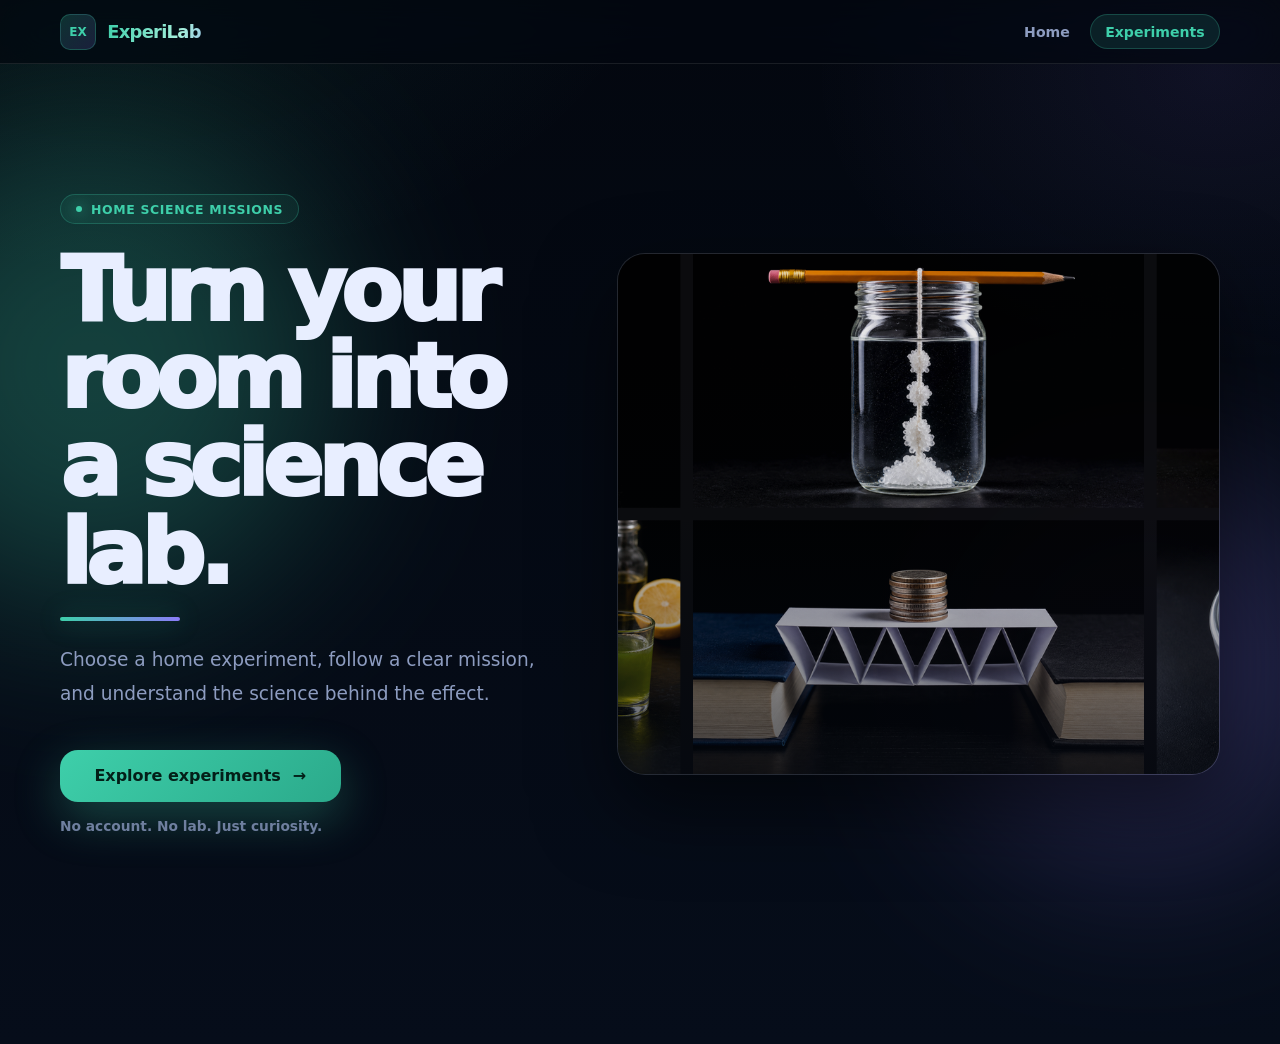
==== index.html @ 2d83e314 "the ALL physics chemistry part is good, the images are not good and the experiments are not good" ====
<!DOCTYPE html>
<html lang="en">
<head>
  <meta charset="UTF-8">
  <meta name="viewport" content="width=device-width, initial-scale=1.0">
  <title>ExperiLab Prototype</title>
  <link rel="stylesheet" href="styles.css?v=20260512b">
</head>
<body>
  <header class="topbar" aria-label="Site navigation">
    <a class="brand" href="#">
      <span class="brand__icon" aria-hidden="true">EX</span>
      <span class="brand__name">ExperiLab</span>
    </a>
    <nav class="topbar__right" aria-label="Main navigation">
      <a class="nav-link" href="#">Home</a>
      <a class="nav-link nav-link--cta" href="#experiments">Experiments</a>
    </nav>
  </header>

  <main class="app-shell">
    <section class="home-page" id="homePage" aria-label="Home page">
      <span class="orb orb--one" aria-hidden="true"></span>
      <span class="orb orb--two" aria-hidden="true"></span>
      <div class="home-copy">
        <p class="eyebrow"><span class="eyebrow-dot"></span> Home science missions</p>
        <h1>Turn your room into a science lab.</h1>
        <p class="hero-copy">Choose a home experiment, follow a clear mission, and understand the science behind the effect.</p>
        <div class="hero-actions">
          <button class="primary-button" id="startButton" type="button">Explore experiments <span aria-hidden="true">→</span></button>
          <span class="hero-hint">No account. No lab. Just curiosity.</span>
        </div>
      </div>
      <div class="home-photo" aria-hidden="true">
        <img src="assets/experiment-sheet.png" alt="">
      </div>
    </section>

    <section class="experiments-page hidden" id="experimentsPage" aria-label="Experiment library">
      <header class="hero-panel compact-panel">
      <div class="brand-block">
        <p class="eyebrow"><span class="eyebrow-dot"></span> Experiment library</p>
        <h1>Choose a mission.</h1>
      </div>

      <div class="quick-start">
        <label for="searchInput">Search experiments</label>
        <input id="searchInput" type="search" placeholder="magnet, crystal, pressure...">
      </div>

      <section class="filter-group category-row" aria-labelledby="categoryLabel">
        <h2 id="categoryLabel">Science area</h2>
        <div class="segmented segmented--primary" id="categoryFilters"></div>
      </section>

      <section class="filter-group topic-row" id="topicFilterGroup" aria-labelledby="topicLabel">
        <h2 id="topicLabel">Physics topic</h2>
        <div class="segmented" id="topicFilters"></div>
      </section>
      </header>

      <section class="library-panel" aria-label="Experiment list">
      <header class="library-header">
        <div>
          <h2 id="resultCount">0 investigations ready</h2>
        </div>
        <button class="reset-button" id="resetFilters" type="button">Show all</button>
      </header>

      <div class="experiment-grid" id="experimentGrid"></div>
      </section>
    </section>

    <section class="detail-page hidden" id="detailPage" aria-label="Selected experiment">
      <button class="back-button" id="backToExperiments" type="button">← Back to experiments</button>
      <article class="detail-panel" id="detailPanel">
      <div class="detail-empty">
        <p>Choose an experiment to see the steps.</p>
      </div>
      </article>
    </section>
  </main>

  <template id="experimentCardTemplate">
    <button class="experiment-card" type="button">
      <span class="risk-band"></span>
      <span class="preview-art" aria-hidden="true"></span>
      <span class="card-meta"></span>
      <strong class="card-title"></strong>
      <span class="card-result"></span>
      <span class="card-stats"></span>
    </button>
  </template>

  <script src="app.js?v=20260512b"></script>
</body>
</html>
---- styles.css ----
:root {
  --ink: #03070f;
  --ink-2: #060d1a;
  --ink-3: #0a1525;
  --text: #e8eeff;
  --muted: #8d9cc0;
  --dim: #6f7f9f;
  --line: rgba(255, 255, 255, 0.09);
  --line-2: rgba(255, 255, 255, 0.16);
  --glass: rgba(255, 255, 255, 0.045);
  --glass-2: rgba(255, 255, 255, 0.075);
  --teal: #3ecfaa;
  --teal-d: #2baa8b;
  --violet: #8b7cf8;
  --amber: #f5a623;
  --danger: #ff8b7b;
  --shadow: 0 32px 80px rgba(0, 0, 0, 0.55);
  --radius: 18px;
  --radius-sm: 12px;
  --max: 1160px;
}

* {
  box-sizing: border-box;
}

html {
  scroll-behavior: smooth;
}

body {
  margin: 0;
  min-height: 100vh;
  overflow-x: hidden;
  color: var(--text);
  background:
    radial-gradient(ellipse 900px 600px at 10% -8%, rgba(62, 207, 170, 0.08), transparent 60%),
    radial-gradient(ellipse 720px 520px at 95% 7%, rgba(139, 124, 248, 0.09), transparent 56%),
    linear-gradient(180deg, var(--ink), var(--ink-2));
  font-family: Rubik, Inter, ui-sans-serif, system-ui, -apple-system, BlinkMacSystemFont, "Segoe UI", sans-serif;
  -webkit-font-smoothing: antialiased;
}

button,
input {
  font: inherit;
}

button {
  cursor: pointer;
}

img {
  display: block;
  max-width: 100%;
}

a {
  color: inherit;
  text-decoration: none;
}

:focus-visible {
  outline: 2px solid var(--teal);
  outline-offset: 3px;
}

.hidden {
  display: none !important;
}

.topbar {
  position: fixed;
  inset: 0 0 auto;
  z-index: 20;
  height: 64px;
  display: flex;
  align-items: center;
  justify-content: space-between;
  gap: 1rem;
  padding-inline: max(1.2rem, calc((100vw - var(--max)) / 2));
  border-bottom: 1px solid var(--line);
  background: rgba(3, 7, 15, 0.72);
  backdrop-filter: saturate(180%) blur(22px);
}

.brand,
.topbar__right {
  display: flex;
  align-items: center;
}

.brand {
  gap: 0.7rem;
}

.brand__icon {
  display: grid;
  place-items: center;
  width: 36px;
  height: 36px;
  border: 1px solid rgba(62, 207, 170, 0.25);
  border-radius: 10px;
  background: linear-gradient(135deg, rgba(62, 207, 170, 0.2), rgba(139, 124, 248, 0.18));
  color: var(--teal);
  font-size: 0.75rem;
  font-weight: 900;
}

.brand__name {
  font-size: 1.12rem;
  font-weight: 900;
  letter-spacing: -0.04em;
  background: linear-gradient(110deg, var(--teal), #a5f0dc, var(--violet), #a0c4ff);
  background-size: 240% auto;
  -webkit-background-clip: text;
  background-clip: text;
  color: transparent;
  animation: shimmer 8s linear infinite;
}

@keyframes shimmer {
  to {
    background-position: 240% center;
  }
}

.topbar__right {
  gap: 0.35rem;
}

.nav-link {
  padding: 0.55rem 0.9rem;
  border-radius: 999px;
  color: var(--muted);
  font-size: 0.88rem;
  font-weight: 650;
}

.nav-link:hover {
  color: var(--text);
  background: var(--glass-2);
}

.nav-link--cta {
  border: 1px solid rgba(62, 207, 170, 0.24);
  background: rgba(62, 207, 170, 0.12);
  color: var(--teal);
  font-weight: 800;
}

.app-shell {
  width: min(var(--max), calc(100% - 3rem));
  margin: 0 auto;
  padding: 64px 0 5rem;
}

.home-page {
  position: relative;
  display: grid;
  grid-template-columns: minmax(320px, 0.9fr) minmax(320px, 1.1fr);
  gap: clamp(2rem, 5vw, 4rem);
  align-items: center;
  min-height: 100dvh;
  padding-block: 4rem;
}

.orb {
  position: absolute;
  z-index: -1;
  border-radius: 50%;
  filter: blur(95px);
  opacity: 0.28;
  pointer-events: none;
}

.orb--one {
  width: 480px;
  height: 480px;
  inset-block-start: 7%;
  inset-inline-start: -18%;
  background: var(--teal);
}

.orb--two {
  width: 380px;
  height: 380px;
  inset-block-end: 12%;
  inset-inline-end: -10%;
  background: var(--violet);
}

.eyebrow {
  display: inline-flex;
  align-items: center;
  gap: 0.55rem;
  margin: 0 0 1.4rem;
  border: 1px solid rgba(62, 207, 170, 0.25);
  border-radius: 999px;
  background: rgba(62, 207, 170, 0.08);
  color: var(--teal);
  padding: 0.42rem 0.95rem;
  font-size: 0.78rem;
  font-weight: 850;
  letter-spacing: 0.05em;
  text-transform: uppercase;
}

.eyebrow-dot {
  width: 6px;
  height: 6px;
  border-radius: 50%;
  background: var(--teal);
  box-shadow: 0 0 14px var(--teal);
}

.home-copy h1,
.brand-block h1 {
  margin: 0;
  font-weight: 950;
  letter-spacing: -0.06em;
  line-height: 0.98;
}

.home-copy h1 {
  max-width: 820px;
  font-size: clamp(3rem, 7vw, 5.7rem);
}

.brand-block h1 {
  font-size: clamp(2.1rem, 5vw, 3.8rem);
}

.home-copy h1::after,
.brand-block h1::after {
  content: "";
  display: block;
  width: 120px;
  height: 4px;
  margin-top: 1.2rem;
  border-radius: 999px;
  background: linear-gradient(90deg, var(--teal), var(--violet));
  box-shadow: 0 0 26px rgba(62, 207, 170, 0.35);
}

.hero-copy {
  max-width: 58ch;
  margin: 1.35rem 0 0;
  color: var(--muted);
  font-size: clamp(1rem, 2vw, 1.16rem);
  line-height: 1.85;
}

.hero-actions {
  display: flex;
  flex-wrap: wrap;
  align-items: center;
  gap: 1rem;
  margin-top: 2.4rem;
}

.primary-button,
.back-button,
.reset-button {
  border: 0;
  border-radius: var(--radius);
  font-weight: 900;
  transition: transform 0.2s, box-shadow 0.2s, background 0.2s;
}

.primary-button {
  display: inline-flex;
  align-items: center;
  gap: 0.75rem;
  padding: 1.05rem 2.15rem;
  background: linear-gradient(135deg, var(--teal), var(--teal-d));
  color: #031f18;
  box-shadow: 0 16px 48px rgba(62, 207, 170, 0.3);
}

.primary-button:hover,
.back-button:hover,
.reset-button:hover {
  transform: translateY(-3px);
}

.primary-button:hover {
  box-shadow: 0 0 0 6px rgba(62, 207, 170, 0.14), 0 22px 56px rgba(62, 207, 170, 0.34);
}

.hero-hint {
  color: var(--dim);
  font-size: 0.86rem;
  font-weight: 650;
}

.home-photo {
  position: relative;
  overflow: hidden;
  min-height: 520px;
  border: 1px solid var(--line);
  border-radius: 28px;
  background: var(--glass);
  box-shadow: var(--shadow);
}

.home-photo::after {
  content: "";
  position: absolute;
  inset: 0;
  background: linear-gradient(180deg, transparent 48%, rgba(3, 7, 15, 0.65));
  pointer-events: none;
}

.home-photo img {
  width: 100%;
  height: 100%;
  min-height: 520px;
  object-fit: cover;
  opacity: 0.9;
}

.experiments-page,
.detail-page {
  padding-top: 2.4rem;
}

.hero-panel,
.library-panel,
.detail-panel {
  border: 1px solid var(--line);
  border-radius: var(--radius);
  background: var(--glass);
  box-shadow: 0 22px 70px rgba(0, 0, 0, 0.34);
}

.hero-panel {
  display: grid;
  grid-template-columns: minmax(280px, 1fr) minmax(280px, 420px);
  gap: 1.2rem;
  align-items: end;
  padding: clamp(1.2rem, 4vw, 2rem);
  margin-bottom: 1rem;
}

.category-row,
.topic-row {
  grid-column: 1 / -1;
}

.quick-start,
.category-row,
.topic-row {
  display: grid;
  gap: 0.7rem;
}

label,
.filter-group h2 {
  margin: 0;
  color: var(--muted);
  font-size: 0.78rem;
  font-weight: 850;
  letter-spacing: 0.04em;
  text-transform: uppercase;
}

input[type="search"] {
  width: 100%;
  height: 52px;
  border: 1px solid var(--line);
  border-radius: var(--radius-sm);
  background: rgba(255, 255, 255, 0.045);
  color: var(--text);
  padding: 0 1rem;
  outline: none;
  transition: border-color 0.2s, background 0.2s;
}

input[type="search"]::placeholder {
  color: var(--dim);
}

input[type="search"]:focus {
  border-color: rgba(62, 207, 170, 0.5);
  background: var(--glass-2);
}

.segmented {
  display: flex;
  flex-wrap: wrap;
  gap: 0.55rem;
}

.segmented--primary .filter-button {
  min-height: 46px;
  padding-inline: 1.25rem;
  font-size: 0.95rem;
}

.filter-button {
  min-height: 40px;
  border: 1px solid var(--line);
  border-radius: 999px;
  background: transparent;
  color: var(--muted);
  padding: 0 1rem;
  font-weight: 750;
  transition: color 0.2s, border-color 0.2s, background 0.2s, transform 0.2s;
}

.filter-button:hover {
  transform: translateY(-2px);
  border-color: var(--line-2);
  background: var(--glass-2);
  color: var(--text);
}

.filter-button.active {
  border-color: transparent;
  background: linear-gradient(135deg, var(--teal), var(--teal-d));
  color: #031f18;
  font-weight: 900;
}

.library-panel {
  padding: 1.2rem;
}

.library-header {
  display: flex;
  align-items: center;
  justify-content: space-between;
  gap: 1rem;
  margin-bottom: 1rem;
}

.library-header h2 {
  margin: 0;
  font-size: clamp(1.3rem, 3vw, 2rem);
  letter-spacing: -0.04em;
}

.reset-button,
.back-button {
  border: 1px solid var(--line-2);
  background: rgba(255, 255, 255, 0.055);
  color: var(--text);
  padding: 0.75rem 1rem;
}

.experiment-grid {
  display: grid;
  grid-template-columns: repeat(auto-fill, minmax(260px, 1fr));
  gap: 1rem;
}

.experiment-card {
  position: relative;
  display: flex;
  flex-direction: column;
  overflow: hidden;
  min-height: 350px;
  border: 1px solid var(--line);
  border-radius: var(--radius);
  background: var(--glass);
  color: var(--text);
  text-align: left;
  padding: 0;
  transition: transform 0.22s cubic-bezier(.22,1,.36,1), border-color 0.22s, box-shadow 0.22s, background 0.22s;
}

.experiment-card:hover,
.experiment-card.active {
  transform: translateY(-5px);
  border-color: var(--line-2);
  background: var(--glass-2);
  box-shadow: var(--shadow);
}

.risk-band {
  display: none;
}

.preview-art {
  display: block;
  width: 100%;
  height: 170px;
  border-bottom: 1px solid var(--line);
  background-position: center;
  background-size: cover;
  transition: transform 0.45s cubic-bezier(.22,1,.36,1);
}

.experiment-card:hover .preview-art {
  transform: scale(1.045);
}

.card-meta,
.card-title,
.card-result,
.card-stats {
  margin-inline: 1rem;
}

.card-meta {
  align-self: start;
  margin-top: 1rem;
  border: 1px solid rgba(62, 207, 170, 0.22);
  border-radius: 999px;
  background: rgba(62, 207, 170, 0.1);
  color: var(--teal);
  padding: 0.27rem 0.6rem;
  font-size: 0.72rem;
  font-weight: 900;
}

.card-title {
  margin-top: 0.55rem;
  font-size: 1.06rem;
  font-weight: 850;
  line-height: 1.28;
}

.card-result {
  margin-top: 0.4rem;
  color: var(--muted);
  line-height: 1.62;
  font-size: 0.9rem;
}

.card-stats {
  margin-top: auto;
  margin-bottom: 1rem;
  border-top: 1px solid var(--line);
  padding-top: 0.75rem;
  color: var(--dim);
  font-size: 0.82rem;
  font-weight: 850;
}

.empty-state,
.detail-empty {
  border: 1px dashed var(--line-2);
  border-radius: var(--radius);
  padding: 3rem 1rem;
  color: var(--muted);
  text-align: center;
}

.detail-page {
  max-width: 980px;
  margin-inline: auto;
}

.back-button {
  margin-bottom: 1rem;
}

.detail-panel {
  overflow: hidden;
}

.detail-hero {
  display: grid;
  grid-template-columns: 0.95fr 1.05fr;
  gap: 1.2rem;
  align-items: stretch;
  padding: 1rem;
}

.detail-visual {
  min-height: 360px;
  border: 1px solid var(--line);
  border-radius: var(--radius-sm);
  background-position: center;
  background-size: cover;
}

.detail-kicker {
  margin: 0 0 0.65rem;
  color: var(--teal);
  font-size: 0.78rem;
  font-weight: 900;
  letter-spacing: 0.04em;
  text-transform: uppercase;
}

.detail-hero h2 {
  margin: 0;
  font-size: clamp(2.2rem, 5vw, 4.2rem);
  line-height: 0.98;
  letter-spacing: -0.06em;
}

.detail-hero p {
  color: var(--muted);
  line-height: 1.72;
}

.detail-tags {
  display: flex;
  flex-wrap: wrap;
  gap: 0.55rem;
  margin-top: 1rem;
}

.tag {
  display: inline-flex;
  border: 1px solid var(--line);
  border-radius: 999px;
  background: rgba(255, 255, 255, 0.04);
  color: var(--muted);
  padding: 0.45rem 0.7rem;
  font-size: 0.78rem;
  font-weight: 800;
}

.hazard-checkpoint {
  margin: 0 1rem 1rem;
  border: 1px solid rgba(255, 139, 123, 0.25);
  border-radius: var(--radius-sm);
  background: rgba(255, 139, 123, 0.08);
  padding: 1rem;
}

.hazard-checkpoint strong {
  display: block;
  margin-bottom: 0.45rem;
  color: var(--danger);
  font-size: 0.82rem;
  font-weight: 900;
  text-transform: uppercase;
}

.hazard-checkpoint p {
  margin: 0;
  color: #ffc4bb;
  font-weight: 750;
  line-height: 1.55;
}

.detail-body {
  display: grid;
  gap: 1rem;
  padding: 0 1rem 1rem;
}

.result-story {
  display: grid;
  grid-template-columns: repeat(3, 1fr);
  gap: 0.7rem;
}

.story-card,
.detail-section {
  border: 1px solid var(--line);
  border-radius: var(--radius-sm);
  background: rgba(255, 255, 255, 0.03);
  padding: 1rem;
}

.story-card h3,
.detail-section h3 {
  margin: 0 0 0.65rem;
  color: var(--teal);
  font-size: 0.78rem;
  font-weight: 900;
  text-transform: uppercase;
}

.story-card p,
.detail-section li,
.detail-section p {
  color: var(--text);
  line-height: 1.62;
}

.detail-section ul {
  margin: 0;
  padding-left: 1.2rem;
}

.detail-section ol {
  display: grid;
  gap: 0.7rem;
  margin: 0;
  padding: 0;
  list-style: none;
  counter-reset: steps;
}

.detail-section ol li {
  position: relative;
  min-height: 3rem;
  border: 1px solid var(--line);
  border-radius: var(--radius-sm);
  background: rgba(255, 255, 255, 0.035);
  padding: 0.85rem 0.9rem 0.85rem 3.1rem;
  counter-increment: steps;
}

.detail-section ol li::before {
  content: counter(steps);
  position: absolute;
  left: 0.8rem;
  top: 0.8rem;
  display: grid;
  place-items: center;
  width: 1.9rem;
  height: 1.9rem;
  border-radius: 50%;
  background: linear-gradient(135deg, var(--teal), var(--teal-d));
  color: #031f18;
  font-weight: 950;
}

.science-explain {
  border-left: 4px solid var(--teal);
  background: rgba(62, 207, 170, 0.08);
}

@media (max-width: 900px) {
  .app-shell {
    width: calc(100% - 2rem);
  }

  .home-page,
  .hero-panel,
  .detail-hero {
    grid-template-columns: 1fr;
  }

  .home-page {
    min-height: auto;
    padding-block: 4rem 2rem;
  }

  .home-photo,
  .home-photo img,
  .detail-visual {
    min-height: 300px;
  }

  .result-story {
    grid-template-columns: 1fr;
  }
}

@media (max-width: 560px) {
  .topbar {
    padding-inline: 1rem;
  }

  .nav-link:not(.nav-link--cta) {
    display: none;
  }

  .home-copy h1 {
    font-size: 3rem;
  }

  .home-photo,
  .home-photo img,
  .detail-visual {
    min-height: 230px;
  }
}
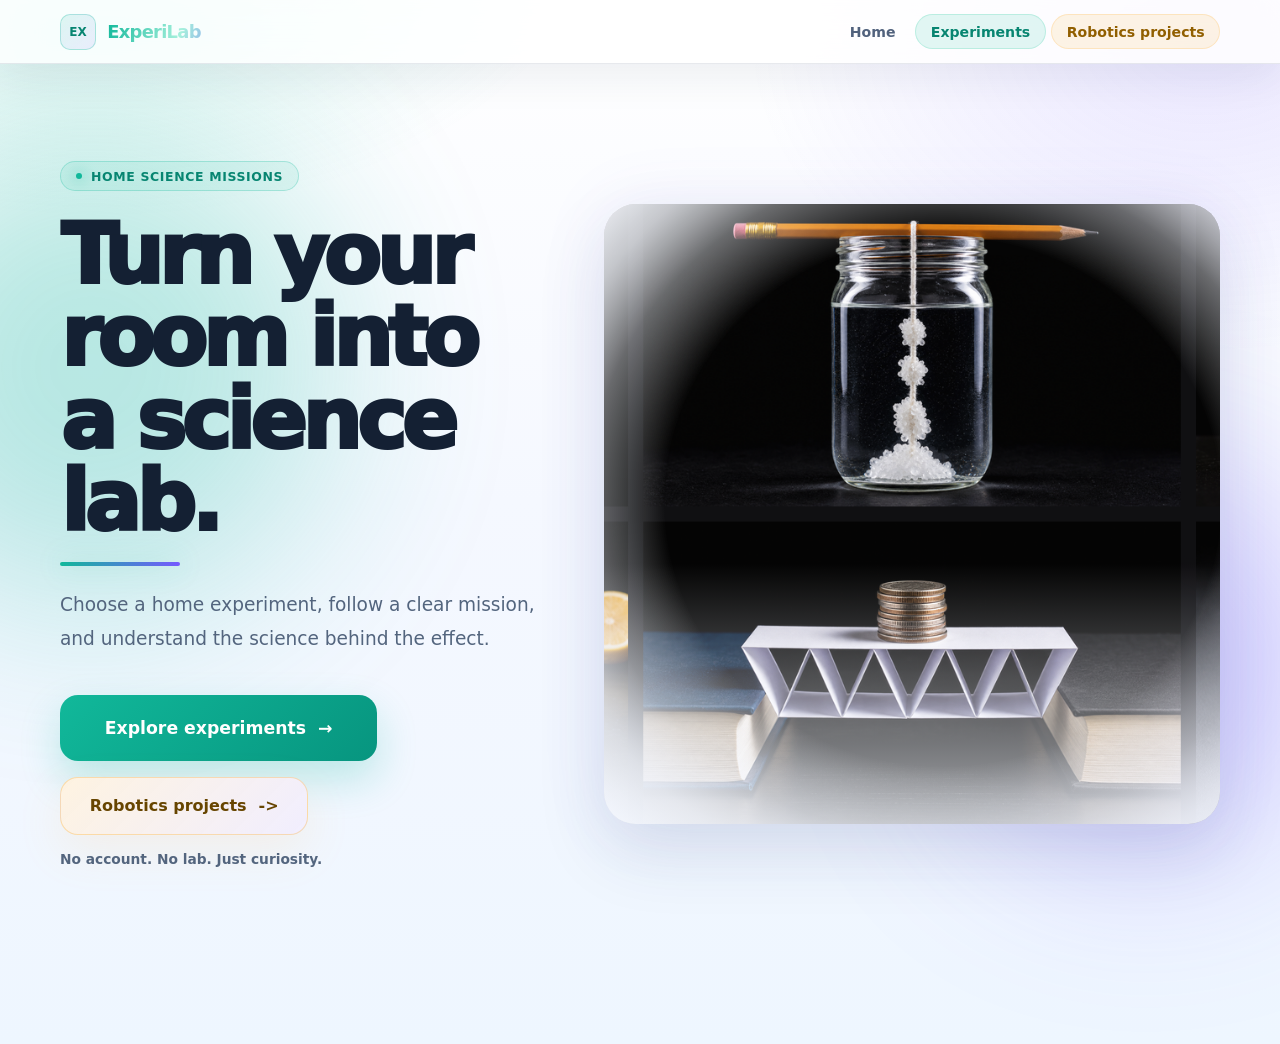
==== commit 76e7025f: "Switch site to a light color palette" ====
--- a/index.html
+++ b/index.html
@@ -15,6 +15,7 @@
     <nav class="topbar__right" aria-label="Main navigation">
       <a class="nav-link" href="#">Home</a>
       <a class="nav-link nav-link--cta" href="#experiments">Experiments</a>
+      <a class="nav-link nav-link--robotics" href="#robotics">Robotics projects</a>
     </nav>
   </header>
 
@@ -28,6 +29,7 @@
         <p class="hero-copy">Choose a home experiment, follow a clear mission, and understand the science behind the effect.</p>
         <div class="hero-actions">
           <button class="primary-button" id="startButton" type="button">Explore experiments <span aria-hidden="true">→</span></button>
+          <button class="robotics-home-button" id="roboticsButton" type="button">Robotics projects <span aria-hidden="true">-&gt;</span></button>
           <span class="hero-hint">No account. No lab. Just curiosity.</span>
         </div>
       </div>
@@ -48,9 +50,14 @@
         <input id="searchInput" type="search" placeholder="magnet, crystal, pressure...">
       </div>
 
+      <section class="filter-group department-row" aria-labelledby="departmentLabel">
+        <h2 id="departmentLabel">Department</h2>
+        <div class="segmented segmented--primary" id="departmentFilters"></div>
+      </section>
+
       <section class="filter-group category-row" aria-labelledby="categoryLabel">
         <h2 id="categoryLabel">Science area</h2>
-        <div class="segmented segmented--primary" id="categoryFilters"></div>
+        <div class="segmented" id="categoryFilters"></div>
       </section>
 
       <section class="filter-group topic-row" id="topicFilterGroup" aria-labelledby="topicLabel">
@@ -71,6 +78,23 @@
       </section>
     </section>
 
+    <section class="robotics-page hidden" id="roboticsPage" aria-label="Robotics projects">
+      <header class="robotics-hero">
+        <div>
+          <p class="robotics-kicker">Build lab</p>
+          <h1>Robotics projects</h1>
+          <p>Choose a machine, collect parts, and build it in stages. Every project shows what to buy and what you can salvage from broken toys or household parts.</p>
+        </div>
+        <div class="robotics-board" aria-hidden="true">
+          <span></span>
+          <span></span>
+          <span></span>
+        </div>
+      </header>
+
+      <div class="robotics-grid" id="roboticsGrid"></div>
+    </section>
+
     <section class="detail-page hidden" id="detailPage" aria-label="Selected experiment">
       <button class="back-button" id="backToExperiments" type="button">← Back to experiments</button>
       <article class="detail-panel" id="detailPanel">
@@ -80,6 +104,24 @@
       </article>
     </section>
   </main>
+
+  <section class="adult-gate hidden" id="adultGate" role="dialog" aria-modal="true" aria-labelledby="adultGateTitle">
+    <div class="adult-gate__panel" id="adultGatePanel">
+      <p class="adult-gate__kicker" id="adultGateKicker">Adults only</p>
+      <h2 id="adultGateTitle">Adults only experiment</h2>
+      <p class="adult-gate__experiment" id="adultGateExperiment"></p>
+      <p class="adult-gate__message" id="adultGateMessage"></p>
+      <div class="adult-gate__rules" id="adultGateRules"></div>
+      <label class="adult-gate__confirm">
+        <input id="adultGateConfirm" type="checkbox">
+        <span>I understand this experiment is for adults only and requires safety goggles, supervision, and a controlled area.</span>
+      </label>
+      <div class="adult-gate__actions">
+        <button class="adult-gate__secondary" id="adultGateBack" type="button">Go back</button>
+        <button class="adult-gate__primary" id="adultGateAgree" type="button" disabled>Open experiment</button>
+      </div>
+    </div>
+  </section>
 
   <template id="experimentCardTemplate">
     <button class="experiment-card" type="button">
@@ -92,6 +134,23 @@
     </button>
   </template>
 
+  <template id="roboticsCardTemplate">
+    <article class="robotics-card">
+      <div class="robotics-card__top">
+        <span class="robotics-card__type"></span>
+        <span class="robotics-card__time"></span>
+      </div>
+      <div class="robotics-card__media" aria-hidden="true"></div>
+      <div class="robotics-card__body">
+        <h2></h2>
+        <p class="robotics-card__hook"></p>
+        <div class="robotics-card__parts"></div>
+        <div class="robotics-card__stages"></div>
+      </div>
+      <button class="robotics-card__open" type="button">Open full build</button>
+    </article>
+  </template>
+
   <script src="app.js?v=20260512b"></script>
 </body>
 </html>
--- a/styles.css
+++ b/styles.css
@@ -2,11 +2,11 @@
   --ink: #03070f;
   --ink-2: #060d1a;
   --ink-3: #0a1525;
-  --text: #e8eeff;
-  --muted: #8d9cc0;
-  --dim: #6f7f9f;
-  --line: rgba(255, 255, 255, 0.09);
-  --line-2: rgba(255, 255, 255, 0.16);
+  --text: #f1f5ff;
+  --muted: #c8d3ee;
+  --dim: #afbddc;
+  --line: rgba(255, 255, 255, 0.11);
+  --line-2: rgba(255, 255, 255, 0.18);
   --glass: rgba(255, 255, 255, 0.045);
   --glass-2: rgba(255, 255, 255, 0.075);
   --teal: #3ecfaa;
@@ -67,6 +67,10 @@
 
 .hidden {
   display: none !important;
+}
+
+.modal-open {
+  overflow: hidden;
 }
 
 .topbar {
@@ -149,6 +153,13 @@
   font-weight: 800;
 }
 
+.nav-link--robotics {
+  border: 1px solid rgba(255, 184, 77, 0.26);
+  background: rgba(255, 184, 77, 0.08);
+  color: #ffd28a;
+  font-weight: 850;
+}
+
 .app-shell {
   width: min(var(--max), calc(100% - 3rem));
   margin: 0 auto;
@@ -158,8 +169,8 @@
 .home-page {
   position: relative;
   display: grid;
-  grid-template-columns: minmax(320px, 0.9fr) minmax(320px, 1.1fr);
-  gap: clamp(2rem, 5vw, 4rem);
+  grid-template-columns: minmax(320px, 0.92fr) minmax(420px, 1.18fr);
+  gap: clamp(2.8rem, 5vw, 5.2rem);
   align-items: center;
   min-height: 100dvh;
   padding-block: 4rem;
@@ -223,8 +234,8 @@
 }
 
 .home-copy h1 {
-  max-width: 820px;
-  font-size: clamp(3rem, 7vw, 5.7rem);
+  max-width: 760px;
+  font-size: clamp(3rem, 6.6vw, 5.25rem);
 }
 
 .brand-block h1 {
@@ -260,6 +271,7 @@
 }
 
 .primary-button,
+.robotics-home-button,
 .back-button,
 .reset-button {
   border: 0;
@@ -272,13 +284,16 @@
   display: inline-flex;
   align-items: center;
   gap: 0.75rem;
-  padding: 1.05rem 2.15rem;
+  min-height: 66px;
+  padding: 1.2rem 2.8rem;
   background: linear-gradient(135deg, var(--teal), var(--teal-d));
   color: #031f18;
+  font-size: 1.08rem;
   box-shadow: 0 16px 48px rgba(62, 207, 170, 0.3);
 }
 
 .primary-button:hover,
+.robotics-home-button:hover,
 .back-button:hover,
 .reset-button:hover {
   transform: translateY(-3px);
@@ -286,6 +301,26 @@
 
 .primary-button:hover {
   box-shadow: 0 0 0 6px rgba(62, 207, 170, 0.14), 0 22px 56px rgba(62, 207, 170, 0.34);
+}
+
+.robotics-home-button {
+  display: inline-flex;
+  align-items: center;
+  gap: 0.75rem;
+  min-height: 58px;
+  border: 1px solid rgba(255, 184, 77, 0.35);
+  padding: 1.05rem 1.8rem;
+  background:
+    linear-gradient(135deg, rgba(255, 184, 77, 0.18), rgba(120, 172, 255, 0.14)),
+    rgba(255, 255, 255, 0.035);
+  color: #ffe3b0;
+  font-size: 1rem;
+  box-shadow: 0 16px 46px rgba(255, 184, 77, 0.12);
+}
+
+.robotics-home-button:hover {
+  border-color: rgba(255, 184, 77, 0.6);
+  box-shadow: 0 0 0 6px rgba(255, 184, 77, 0.1), 0 22px 52px rgba(255, 184, 77, 0.18);
 }
 
 .hero-hint {
@@ -297,27 +332,31 @@
 .home-photo {
   position: relative;
   overflow: hidden;
-  min-height: 520px;
-  border: 1px solid var(--line);
-  border-radius: 28px;
-  background: var(--glass);
-  box-shadow: var(--shadow);
+  min-height: 620px;
+  border: 0;
+  border-radius: 32px;
+  background: transparent;
+  box-shadow: 0 0 80px rgba(139, 124, 248, 0.14);
 }
 
 .home-photo::after {
   content: "";
   position: absolute;
   inset: 0;
-  background: linear-gradient(180deg, transparent 48%, rgba(3, 7, 15, 0.65));
+  background:
+    radial-gradient(ellipse at 55% 48%, transparent 52%, rgba(3, 7, 15, 0.58) 82%),
+    linear-gradient(180deg, transparent 50%, rgba(3, 7, 15, 0.62));
   pointer-events: none;
 }
 
 .home-photo img {
   width: 100%;
   height: 100%;
-  min-height: 520px;
+  min-height: 620px;
   object-fit: cover;
-  opacity: 0.9;
+  opacity: 0.98;
+  -webkit-mask-image: radial-gradient(ellipse at 55% 48%, #000 58%, rgba(0, 0, 0, 0.85) 74%, transparent 100%);
+  mask-image: radial-gradient(ellipse at 55% 48%, #000 58%, rgba(0, 0, 0, 0.85) 74%, transparent 100%);
 }
 
 .experiments-page,
@@ -343,12 +382,14 @@
   margin-bottom: 1rem;
 }
 
+.department-row,
 .category-row,
 .topic-row {
   grid-column: 1 / -1;
 }
 
 .quick-start,
+.department-row,
 .category-row,
 .topic-row {
   display: grid;
@@ -452,7 +493,7 @@
 .experiment-grid {
   display: grid;
   grid-template-columns: repeat(auto-fill, minmax(260px, 1fr));
-  gap: 1rem;
+  gap: 1.35rem;
 }
 
 .experiment-card {
@@ -460,7 +501,7 @@
   display: flex;
   flex-direction: column;
   overflow: hidden;
-  min-height: 350px;
+  min-height: 400px;
   border: 1px solid var(--line);
   border-radius: var(--radius);
   background: var(--glass);
@@ -485,7 +526,7 @@
 .preview-art {
   display: block;
   width: 100%;
-  height: 170px;
+  height: 192px;
   border-bottom: 1px solid var(--line);
   background-position: center;
   background-size: cover;
@@ -500,12 +541,12 @@
 .card-title,
 .card-result,
 .card-stats {
-  margin-inline: 1rem;
+  margin-inline: 1.4rem;
 }
 
 .card-meta {
   align-self: start;
-  margin-top: 1rem;
+  margin-top: 1.3rem;
   border: 1px solid rgba(62, 207, 170, 0.22);
   border-radius: 999px;
   background: rgba(62, 207, 170, 0.1);
@@ -516,24 +557,24 @@
 }
 
 .card-title {
-  margin-top: 0.55rem;
+  margin-top: 0.8rem;
   font-size: 1.06rem;
   font-weight: 850;
   line-height: 1.28;
 }
 
 .card-result {
-  margin-top: 0.4rem;
+  margin-top: 0.65rem;
   color: var(--muted);
-  line-height: 1.62;
-  font-size: 0.9rem;
+  line-height: 1.78;
+  font-size: 0.93rem;
 }
 
 .card-stats {
   margin-top: auto;
-  margin-bottom: 1rem;
+  margin-bottom: 1.3rem;
   border-top: 1px solid var(--line);
-  padding-top: 0.75rem;
+  padding-top: 0.95rem;
   color: var(--dim);
   font-size: 0.82rem;
   font-weight: 850;
@@ -546,6 +587,270 @@
   padding: 3rem 1rem;
   color: var(--muted);
   text-align: center;
+}
+
+.robotics-page {
+  padding-top: 2.4rem;
+}
+
+.robotics-hero {
+  position: relative;
+  overflow: hidden;
+  display: grid;
+  grid-template-columns: minmax(280px, 0.9fr) minmax(300px, 0.7fr);
+  gap: clamp(1.4rem, 4vw, 3rem);
+  align-items: center;
+  margin-bottom: 1.2rem;
+  border: 1px solid rgba(255, 184, 77, 0.2);
+  border-radius: 6px;
+  background:
+    linear-gradient(rgba(255, 255, 255, 0.045) 1px, transparent 1px),
+    linear-gradient(90deg, rgba(255, 255, 255, 0.045) 1px, transparent 1px),
+    radial-gradient(circle at 78% 18%, rgba(255, 184, 77, 0.18), transparent 32%),
+    linear-gradient(135deg, rgba(13, 21, 37, 0.96), rgba(6, 13, 26, 0.92));
+  background-size: 34px 34px, 34px 34px, auto, auto;
+  padding: clamp(1.35rem, 4vw, 2.4rem);
+  box-shadow: 0 24px 80px rgba(0, 0, 0, 0.36);
+}
+
+.robotics-kicker {
+  display: inline-flex;
+  margin: 0 0 1rem;
+  border: 1px solid rgba(255, 184, 77, 0.35);
+  border-radius: 2px;
+  background: rgba(255, 184, 77, 0.12);
+  color: #ffd28a;
+  padding: 0.42rem 0.7rem;
+  font-size: 0.78rem;
+  font-weight: 950;
+  letter-spacing: 0.1em;
+  text-transform: uppercase;
+}
+
+.robotics-hero h1 {
+  margin: 0;
+  color: #f6f9ff;
+  font-size: clamp(2.8rem, 6vw, 5.8rem);
+  line-height: 0.9;
+  letter-spacing: -0.06em;
+}
+
+.robotics-hero p:not(.robotics-kicker) {
+  max-width: 62ch;
+  color: #c8d6f6;
+  line-height: 1.75;
+}
+
+.robotics-board {
+  position: relative;
+  min-height: 280px;
+  border: 1px solid rgba(120, 172, 255, 0.3);
+  border-radius: 4px;
+  background:
+    linear-gradient(135deg, rgba(120, 172, 255, 0.12), transparent 45%),
+    rgba(3, 8, 18, 0.7);
+}
+
+.robotics-board span {
+  position: absolute;
+  display: block;
+  border: 2px solid rgba(255, 184, 77, 0.72);
+  background: rgba(255, 184, 77, 0.08);
+}
+
+.robotics-board span:nth-child(1) {
+  width: 48%;
+  height: 34%;
+  left: 12%;
+  top: 14%;
+}
+
+.robotics-board span:nth-child(2) {
+  width: 34%;
+  height: 54%;
+  right: 13%;
+  bottom: 12%;
+  border-color: rgba(120, 172, 255, 0.76);
+  background: rgba(120, 172, 255, 0.08);
+}
+
+.robotics-board span:nth-child(3) {
+  width: 58%;
+  height: 2px;
+  left: 21%;
+  top: 58%;
+  border: 0;
+  background: #ffd28a;
+  box-shadow: 0 0 28px rgba(255, 184, 77, 0.48);
+  transform: rotate(-18deg);
+}
+
+.robotics-grid {
+  display: grid;
+  gap: 1.2rem;
+}
+
+.robotics-card {
+  display: grid;
+  grid-template-columns: minmax(220px, 0.55fr) minmax(0, 1fr) auto;
+  gap: 1rem;
+  align-items: stretch;
+  border: 1px solid rgba(120, 172, 255, 0.18);
+  border-left: 8px solid #ffb84d;
+  border-radius: 4px;
+  background:
+    linear-gradient(90deg, rgba(255, 184, 77, 0.08), transparent 36%),
+    rgba(255, 255, 255, 0.045);
+  padding: 1rem;
+}
+
+.robotics-card:nth-child(2) {
+  border-left-color: #78acff;
+}
+
+.robotics-card:nth-child(3) {
+  border-left-color: #9bf0d8;
+}
+
+.robotics-card__top {
+  display: flex;
+  flex-direction: column;
+  gap: 0.55rem;
+  min-width: 0;
+}
+
+.robotics-card__type,
+.robotics-card__time {
+  width: fit-content;
+  border: 1px solid rgba(255, 255, 255, 0.16);
+  border-radius: 2px;
+  padding: 0.42rem 0.55rem;
+  color: #ffd28a;
+  font-size: 0.78rem;
+  font-weight: 950;
+  text-transform: uppercase;
+}
+
+.robotics-card__time {
+  color: #c7d7ff;
+}
+
+.robotics-card__media {
+  position: relative;
+  overflow: hidden;
+  min-height: 210px;
+  border: 1px solid rgba(255, 255, 255, 0.13);
+  border-radius: 4px;
+  background:
+    linear-gradient(rgba(120, 172, 255, 0.12) 1px, transparent 1px),
+    linear-gradient(90deg, rgba(120, 172, 255, 0.12) 1px, transparent 1px),
+    radial-gradient(circle at 30% 45%, rgba(255, 184, 77, 0.22), transparent 12%),
+    radial-gradient(circle at 70% 60%, rgba(155, 240, 216, 0.16), transparent 16%),
+    #050b16;
+  background-size: 20px 20px, 20px 20px, auto, auto, auto;
+}
+
+.robotics-card__media::before {
+  content: attr(data-machine);
+  position: absolute;
+  left: 1rem;
+  top: 1rem;
+  color: rgba(246, 249, 255, 0.9);
+  font-size: 0.9rem;
+  font-weight: 950;
+  letter-spacing: 0.14em;
+  text-transform: uppercase;
+}
+
+.robotics-card__media::after {
+  content: "";
+  position: absolute;
+  left: 18%;
+  right: 14%;
+  top: 47%;
+  height: 32%;
+  border: 3px solid rgba(255, 184, 77, 0.76);
+  border-top-width: 10px;
+  border-radius: 10px 10px 4px 4px;
+  box-shadow:
+    -38px 36px 0 -20px #78acff,
+    38px 36px 0 -20px #78acff,
+    0 -48px 0 -24px rgba(155, 240, 216, 0.8);
+}
+
+.robotics-card__body {
+  min-width: 0;
+}
+
+.robotics-card h2 {
+  margin: 0;
+  color: #f6f9ff;
+  font-size: clamp(1.6rem, 3vw, 2.4rem);
+  line-height: 1;
+  letter-spacing: -0.04em;
+}
+
+.robotics-card__hook {
+  margin: 0.75rem 0 1rem;
+  color: #c8d6f6;
+  line-height: 1.65;
+}
+
+.robotics-card__parts,
+.robotics-card__stages {
+  display: flex;
+  flex-wrap: wrap;
+  gap: 0.45rem;
+  margin-top: 0.85rem;
+}
+
+.robotics-card__parts strong {
+  color: #ffd28a;
+}
+
+.robotics-card__parts span,
+.robotics-card__stages span {
+  border: 1px solid rgba(255, 255, 255, 0.12);
+  border-radius: 2px;
+  background: rgba(255, 255, 255, 0.035);
+  color: #d8e3fb;
+  padding: 0.45rem 0.55rem;
+  font-size: 0.82rem;
+  font-weight: 750;
+}
+
+.robotics-card__stages span {
+  color: #9bf0d8;
+}
+
+.robotics-card__open {
+  align-self: end;
+  min-width: 128px;
+  border: 1px solid rgba(255, 184, 77, 0.42);
+  border-radius: 4px;
+  background: #ffb84d;
+  color: #1d1200;
+  padding: 0.9rem 1rem;
+  font-weight: 950;
+}
+
+.detail-page--robotics .detail-panel {
+  border-color: rgba(255, 184, 77, 0.24);
+  border-radius: 4px;
+  background:
+    linear-gradient(rgba(255, 255, 255, 0.03) 1px, transparent 1px),
+    linear-gradient(90deg, rgba(255, 255, 255, 0.03) 1px, transparent 1px),
+    rgba(8, 14, 27, 0.92);
+  background-size: 28px 28px;
+}
+
+.detail-page--robotics .detail-kicker,
+.detail-page--robotics .detail-section h3 {
+  color: #ffd28a;
+}
+
+.detail-page--robotics .tag {
+  border-radius: 4px;
 }
 
 .detail-page {
@@ -616,6 +921,18 @@
   font-weight: 800;
 }
 
+.tag-risk-red {
+  border-color: rgba(255, 139, 123, 0.38);
+  background: rgba(255, 139, 123, 0.12);
+  color: #ffc4bb;
+}
+
+.tag-risk-yellow {
+  border-color: rgba(245, 166, 35, 0.38);
+  background: rgba(245, 166, 35, 0.12);
+  color: #ffd999;
+}
+
 .hazard-checkpoint {
   margin: 0 1rem 1rem;
   border: 1px solid rgba(255, 139, 123, 0.25);
@@ -642,22 +959,38 @@
 
 .detail-body {
   display: grid;
-  gap: 1rem;
-  padding: 0 1rem 1rem;
+  gap: 1.45rem;
+  padding: 0 1.15rem 1.15rem;
 }
 
 .result-story {
   display: grid;
   grid-template-columns: repeat(3, 1fr);
-  gap: 0.7rem;
+  gap: 0;
+  overflow: hidden;
+  border: 1px solid rgba(255, 255, 255, 0.1);
+  border-radius: 10px;
+  background: rgba(255, 255, 255, 0.018);
 }
 
 .story-card,
 .detail-section {
   border: 1px solid var(--line);
-  border-radius: var(--radius-sm);
-  background: rgba(255, 255, 255, 0.03);
-  padding: 1rem;
+  border-radius: 8px;
+  background: rgba(255, 255, 255, 0.022);
+  padding: 1.25rem;
+}
+
+.story-card {
+  position: relative;
+  background: transparent;
+  border: 0;
+  border-radius: 0;
+  padding: 1.25rem 1.35rem;
+}
+
+.story-card + .story-card {
+  border-left: 1px solid rgba(255, 255, 255, 0.1);
 }
 
 .story-card h3,
@@ -672,8 +1005,8 @@
 .story-card p,
 .detail-section li,
 .detail-section p {
-  color: var(--text);
-  line-height: 1.62;
+  color: var(--muted);
+  line-height: 1.78;
 }
 
 .detail-section ul {
@@ -683,7 +1016,7 @@
 
 .detail-section ol {
   display: grid;
-  gap: 0.7rem;
+  gap: 0.65rem;
   margin: 0;
   padding: 0;
   list-style: none;
@@ -692,32 +1025,301 @@
 
 .detail-section ol li {
   position: relative;
-  min-height: 3rem;
+  min-height: 3.25rem;
+  border: 0;
+  border-top: 1px solid rgba(255, 255, 255, 0.1);
+  border-radius: 0;
+  background: transparent;
+  padding: 1rem 0.2rem 1.05rem 3.15rem;
+  counter-increment: steps;
+}
+
+.detail-section ol li::before {
+  content: counter(steps);
+  position: absolute;
+  left: 0.15rem;
+  top: 0.95rem;
+  display: grid;
+  place-items: center;
+  width: 2rem;
+  height: 1.7rem;
+  border: 0;
+  border-right: 2px solid rgba(62, 207, 170, 0.45);
+  border-radius: 0;
+  background: transparent;
+  color: var(--teal);
+  font-size: 1.05rem;
+  font-weight: 950;
+}
+
+.parts-list {
+  display: grid;
+  grid-template-columns: repeat(auto-fit, minmax(230px, 1fr));
+  gap: 0.75rem;
+}
+
+.part-option {
   border: 1px solid var(--line);
   border-radius: var(--radius-sm);
   background: rgba(255, 255, 255, 0.035);
-  padding: 0.85rem 0.9rem 0.85rem 3.1rem;
-  counter-increment: steps;
-}
-
-.detail-section ol li::before {
-  content: counter(steps);
-  position: absolute;
-  left: 0.8rem;
-  top: 0.8rem;
+  padding: 0.9rem;
+}
+
+.part-option h4,
+.project-stage h4 {
+  margin: 0 0 0.55rem;
+  color: var(--text);
+  font-size: 1rem;
+}
+
+.part-option p {
+  margin: 0.45rem 0 0;
+  color: var(--muted);
+  line-height: 1.55;
+}
+
+.part-option strong {
+  color: var(--teal);
+}
+
+.project-stages {
+  display: grid;
+  gap: 1rem;
+}
+
+.project-stage {
+  display: grid;
+  grid-template-columns: minmax(220px, 0.8fr) minmax(260px, 1.2fr);
+  gap: 1rem;
+  align-items: stretch;
+  border: 1px solid var(--line);
+  border-radius: var(--radius-sm);
+  background: rgba(255, 255, 255, 0.03);
+  padding: 0.8rem;
+}
+
+.video-placeholder {
   display: grid;
   place-items: center;
-  width: 1.9rem;
-  height: 1.9rem;
-  border-radius: 50%;
-  background: linear-gradient(135deg, var(--teal), var(--teal-d));
-  color: #031f18;
+  min-height: 170px;
+  border: 1px solid rgba(255, 255, 255, 0.12);
+  border-radius: 6px;
+  background:
+    linear-gradient(135deg, rgba(255, 255, 255, 0.06), transparent 30%),
+    #000;
+  color: #69728c;
   font-weight: 950;
+  text-transform: uppercase;
+  letter-spacing: 0.08em;
+}
+
+.stage-copy ul {
+  margin: 0;
+  padding-left: 1.2rem;
 }
 
 .science-explain {
   border-left: 4px solid var(--teal);
-  background: rgba(62, 207, 170, 0.08);
+  background: rgba(62, 207, 170, 0.07);
+  color: #edf3ff !important;
+  padding: 1rem 1.1rem;
+  border-radius: 0 8px 8px 0;
+}
+
+.adult-gate {
+  position: fixed;
+  inset: 0;
+  z-index: 100;
+  display: grid;
+  place-items: center;
+  padding: 1.2rem;
+  font-family: "Arial Black", Impact, Haettenschweiler, "Bahnschrift Condensed", "Franklin Gothic Heavy", sans-serif;
+  background:
+    repeating-linear-gradient(135deg, rgba(255, 43, 43, 0.09) 0 12px, transparent 12px 26px),
+    radial-gradient(circle at 50% 12%, rgba(255, 0, 0, 0.28), transparent 32%),
+    rgba(1, 2, 5, 0.94);
+  backdrop-filter: blur(20px) contrast(120%);
+}
+
+.adult-gate__panel {
+  width: min(790px, 100%);
+  position: relative;
+  overflow: hidden;
+  border: 4px solid #ff2b2b;
+  border-radius: 4px;
+  background:
+    linear-gradient(180deg, rgba(255, 43, 43, 0.12), rgba(0, 0, 0, 0) 34%),
+    #07090d;
+  box-shadow: 0 0 0 10px rgba(255, 43, 43, 0.12), 0 0 45px rgba(255, 43, 43, 0.28), 0 40px 120px rgba(0, 0, 0, 0.82);
+  padding: clamp(1.2rem, 4vw, 2.2rem);
+}
+
+.adult-gate__panel::before {
+  content: "";
+  position: absolute;
+  inset: 0 0 auto;
+  height: 16px;
+  background: repeating-linear-gradient(135deg, #ff2b2b 0 18px, #140405 18px 36px);
+}
+
+.adult-gate__panel.risk-yellow {
+  border-color: #f5a623;
+  background:
+    linear-gradient(180deg, rgba(245, 166, 35, 0.14), rgba(0, 0, 0, 0) 34%),
+    #080a0e;
+  box-shadow: 0 0 0 10px rgba(245, 166, 35, 0.12), 0 0 45px rgba(245, 166, 35, 0.22), 0 40px 120px rgba(0, 0, 0, 0.82);
+}
+
+.adult-gate__panel.risk-yellow::before {
+  background: repeating-linear-gradient(135deg, #f5a623 0 18px, #1c1202 18px 36px);
+}
+
+.adult-gate__kicker {
+  display: inline-flex;
+  margin: 1rem 0 1rem;
+  border: 1px solid #ff2b2b;
+  border-radius: 0;
+  background: #ff2b2b;
+  color: #160202;
+  padding: 0.48rem 0.72rem;
+  font-size: 0.72rem;
+  font-weight: 950;
+  letter-spacing: 0.18em;
+  text-transform: uppercase;
+}
+
+.risk-yellow .adult-gate__kicker {
+  border-color: #f5a623;
+  background: #f5a623;
+  color: #1c1202;
+}
+
+.adult-gate h2 {
+  margin: 0;
+  color: #f7f7f7;
+  font-size: clamp(2.6rem, 7vw, 6.2rem);
+  line-height: 0.82;
+  letter-spacing: 0.015em;
+  text-shadow: 3px 3px 0 #530505, 0 0 28px rgba(255, 43, 43, 0.36);
+  text-transform: uppercase;
+}
+
+.adult-gate__experiment {
+  margin: 1rem 0 0;
+  color: #ff3b3b;
+  font-family: "Segoe UI", Arial, sans-serif;
+  font-size: 1rem;
+  font-weight: 950;
+  letter-spacing: 0.03em;
+  text-transform: uppercase;
+}
+
+.risk-yellow .adult-gate__experiment {
+  color: #f5a623;
+}
+
+.adult-gate__message,
+.adult-gate__confirm {
+  font-family: "Segoe UI", Arial, sans-serif;
+}
+
+.adult-gate__message {
+  margin: 0.8rem 0 0;
+  max-width: 64ch;
+  color: #f0d1cc;
+  font-size: 1rem;
+  font-weight: 800;
+  line-height: 1.58;
+}
+
+.risk-yellow .adult-gate__message {
+  color: #ffe4b8;
+}
+
+.adult-gate__rules {
+  display: grid;
+  gap: 0.65rem;
+  margin-top: 1.2rem;
+}
+
+.adult-gate__rule {
+  border: 1px solid rgba(255, 43, 43, 0.34);
+  border-left: 8px solid #ff2b2b;
+  border-radius: 0;
+  background: rgba(255, 43, 43, 0.075);
+  padding: 0.82rem 0.95rem;
+  color: var(--text);
+  font-family: "Segoe UI", Arial, sans-serif;
+  font-weight: 850;
+  line-height: 1.5;
+}
+
+.risk-yellow .adult-gate__rule {
+  border-color: rgba(245, 166, 35, 0.34);
+  border-left-color: #f5a623;
+  background: rgba(245, 166, 35, 0.075);
+}
+
+.adult-gate__confirm {
+  display: flex;
+  align-items: flex-start;
+  gap: 0.7rem;
+  margin-top: 1rem;
+  border: 1px solid rgba(255, 255, 255, 0.16);
+  background: rgba(255, 255, 255, 0.055);
+  padding: 0.9rem;
+  color: var(--text);
+  font-weight: 850;
+  line-height: 1.45;
+}
+
+.adult-gate__confirm input {
+  width: 1.2rem;
+  height: 1.2rem;
+  accent-color: #ff2b2b;
+  flex: 0 0 auto;
+  margin-top: 0.12rem;
+}
+
+.adult-gate__actions {
+  display: flex;
+  flex-wrap: wrap;
+  gap: 0.75rem;
+  margin-top: 1.35rem;
+}
+
+.adult-gate__primary,
+.adult-gate__secondary {
+  min-height: 48px;
+  border-radius: 2px;
+  padding: 0 1rem;
+  font-family: "Arial Black", Impact, sans-serif;
+  font-weight: 950;
+  letter-spacing: 0.03em;
+  text-transform: uppercase;
+}
+
+.adult-gate__primary {
+  border: 0;
+  background: var(--danger);
+  color: #250806;
+}
+
+.adult-gate__primary:disabled {
+  cursor: not-allowed;
+  filter: grayscale(1);
+  opacity: 0.48;
+}
+
+.risk-yellow .adult-gate__primary {
+  background: var(--amber);
+  color: #251603;
+}
+
+.adult-gate__secondary {
+  border: 1px solid var(--line-2);
+  background: rgba(255, 255, 255, 0.06);
+  color: var(--text);
 }
 
 @media (max-width: 900px) {
@@ -727,7 +1329,9 @@
 
   .home-page,
   .hero-panel,
-  .detail-hero {
+  .detail-hero,
+  .robotics-hero,
+  .robotics-card {
     grid-template-columns: 1fr;
   }
 
@@ -745,6 +1349,19 @@
   .result-story {
     grid-template-columns: 1fr;
   }
+
+  .story-card + .story-card {
+    border-left: 0;
+    border-top: 1px solid rgba(255, 255, 255, 0.1);
+  }
+
+  .project-stage {
+    grid-template-columns: 1fr;
+  }
+
+  .robotics-card__open {
+    width: 100%;
+  }
 }
 
 @media (max-width: 560px) {
@@ -766,3 +1383,262 @@
     min-height: 230px;
   }
 }
+
+/* Light color experiment: remove this block to bring back the dark design. */
+:root {
+  --ink: #ffffff;
+  --ink-2: #f7f9ff;
+  --ink-3: #eef4ff;
+  --text: #142033;
+  --muted: #53657e;
+  --dim: #73819a;
+  --line: rgba(28, 47, 76, 0.13);
+  --line-2: rgba(28, 47, 76, 0.22);
+  --glass: rgba(255, 255, 255, 0.82);
+  --glass-2: #ffffff;
+  --teal: #11b89a;
+  --teal-d: #07957f;
+  --violet: #7659ff;
+  --amber: #f7a928;
+  --danger: #d64545;
+  --shadow: 0 24px 70px rgba(37, 55, 92, 0.16);
+}
+
+body {
+  color: var(--text);
+  background:
+    radial-gradient(ellipse 820px 520px at 8% -10%, rgba(17, 184, 154, 0.18), transparent 62%),
+    radial-gradient(ellipse 760px 520px at 94% 4%, rgba(118, 89, 255, 0.14), transparent 60%),
+    linear-gradient(180deg, #ffffff 0%, #f5f8ff 48%, #eef6ff 100%);
+}
+
+.topbar {
+  border-bottom-color: rgba(28, 47, 76, 0.1);
+  background: rgba(255, 255, 255, 0.82);
+  box-shadow: 0 12px 40px rgba(28, 47, 76, 0.08);
+}
+
+.brand__icon {
+  border-color: rgba(17, 184, 154, 0.28);
+  background: linear-gradient(135deg, rgba(17, 184, 154, 0.12), rgba(118, 89, 255, 0.1));
+  color: #078571;
+}
+
+.nav-link {
+  color: #51627d;
+}
+
+.nav-link:hover {
+  color: #142033;
+  background: rgba(20, 32, 51, 0.055);
+}
+
+.nav-link--cta {
+  background: rgba(17, 184, 154, 0.12);
+  color: #078571;
+}
+
+.nav-link--robotics {
+  background: rgba(247, 169, 40, 0.12);
+  color: #915f00;
+}
+
+.eyebrow {
+  border-color: rgba(17, 184, 154, 0.26);
+  background: rgba(17, 184, 154, 0.08);
+  color: #078571;
+}
+
+.hero-copy,
+.hero-hint {
+  color: #53657e;
+}
+
+.primary-button {
+  color: #ffffff;
+  box-shadow: 0 18px 40px rgba(17, 184, 154, 0.24);
+}
+
+.robotics-home-button {
+  border-color: rgba(247, 169, 40, 0.32);
+  background:
+    linear-gradient(135deg, rgba(247, 169, 40, 0.14), rgba(118, 89, 255, 0.1)),
+    #ffffff;
+  color: #674500;
+}
+
+.home-photo {
+  box-shadow: 0 28px 70px rgba(37, 55, 92, 0.12), 0 0 70px rgba(118, 89, 255, 0.08);
+}
+
+.home-photo::after {
+  background:
+    radial-gradient(ellipse at 55% 48%, transparent 58%, rgba(245, 248, 255, 0.55) 86%),
+    linear-gradient(180deg, transparent 58%, rgba(245, 248, 255, 0.68));
+}
+
+.hero-panel,
+.library-panel,
+.detail-panel {
+  background: rgba(255, 255, 255, 0.84);
+  box-shadow: 0 24px 70px rgba(37, 55, 92, 0.12);
+}
+
+.hero-panel {
+  background:
+    radial-gradient(circle at 94% 12%, rgba(118, 89, 255, 0.08), transparent 28%),
+    linear-gradient(135deg, rgba(255, 255, 255, 0.92), rgba(245, 250, 255, 0.9));
+}
+
+label,
+.filter-group h2 {
+  color: #63728c;
+}
+
+input[type="search"] {
+  background: #ffffff;
+  color: #142033;
+  box-shadow: inset 0 1px 0 rgba(255, 255, 255, 0.9);
+}
+
+input[type="search"]::placeholder {
+  color: #8b98ad;
+}
+
+input[type="search"]:focus {
+  background: #ffffff;
+  box-shadow: 0 0 0 4px rgba(17, 184, 154, 0.12);
+}
+
+.filter-button {
+  background: #ffffff;
+  color: #53657e;
+}
+
+.filter-button:hover {
+  background: #f6faff;
+  color: #142033;
+}
+
+.filter-button.active {
+  color: #ffffff;
+}
+
+.reset-button,
+.back-button {
+  background: #ffffff;
+  color: #142033;
+}
+
+.experiment-card {
+  background: #ffffff;
+  color: #142033;
+  box-shadow: 0 18px 40px rgba(37, 55, 92, 0.08);
+}
+
+.experiment-card:hover,
+.experiment-card.active {
+  background: #ffffff;
+  box-shadow: 0 24px 60px rgba(37, 55, 92, 0.16);
+}
+
+.card-meta {
+  background: rgba(17, 184, 154, 0.1);
+  color: #078571;
+}
+
+.card-result,
+.card-stats,
+.detail-hero p,
+.story-card p,
+.detail-section li,
+.detail-section p,
+.part-option p {
+  color: #53657e;
+}
+
+.tag,
+.part-option,
+.project-stage,
+.story-card,
+.detail-section {
+  background: rgba(255, 255, 255, 0.74);
+}
+
+.result-story {
+  background: rgba(246, 250, 255, 0.86);
+}
+
+.science-explain {
+  background: rgba(17, 184, 154, 0.08);
+  color: #1d344c !important;
+}
+
+.hazard-checkpoint {
+  background: #fff1ee;
+}
+
+.hazard-checkpoint p {
+  color: #7b3030;
+}
+
+.robotics-hero {
+  border-color: rgba(118, 89, 255, 0.18);
+  background:
+    linear-gradient(rgba(118, 89, 255, 0.07) 1px, transparent 1px),
+    linear-gradient(90deg, rgba(118, 89, 255, 0.07) 1px, transparent 1px),
+    radial-gradient(circle at 82% 18%, rgba(247, 169, 40, 0.18), transparent 34%),
+    linear-gradient(135deg, #ffffff, #f1f6ff);
+  box-shadow: 0 24px 70px rgba(37, 55, 92, 0.13);
+}
+
+.robotics-kicker {
+  color: #895b00;
+}
+
+.robotics-hero h1,
+.robotics-card h2 {
+  color: #142033;
+}
+
+.robotics-hero p:not(.robotics-kicker),
+.robotics-card__hook {
+  color: #53657e;
+}
+
+.robotics-board,
+.robotics-card__media {
+  background:
+    linear-gradient(rgba(118, 89, 255, 0.1) 1px, transparent 1px),
+    linear-gradient(90deg, rgba(118, 89, 255, 0.1) 1px, transparent 1px),
+    #f7faff;
+}
+
+.robotics-card {
+  background:
+    linear-gradient(90deg, rgba(247, 169, 40, 0.09), transparent 40%),
+    #ffffff;
+  box-shadow: 0 18px 46px rgba(37, 55, 92, 0.1);
+}
+
+.robotics-card__type,
+.robotics-card__time,
+.robotics-card__parts span,
+.robotics-card__stages span {
+  background: #f7faff;
+  color: #4e5d76;
+}
+
+.robotics-card__parts strong,
+.robotics-card__stages span,
+.detail-page--robotics .detail-kicker,
+.detail-page--robotics .detail-section h3 {
+  color: #895b00;
+}
+
+.detail-page--robotics .detail-panel {
+  background:
+    linear-gradient(rgba(118, 89, 255, 0.045) 1px, transparent 1px),
+    linear-gradient(90deg, rgba(118, 89, 255, 0.045) 1px, transparent 1px),
+    rgba(255, 255, 255, 0.92);
+}
